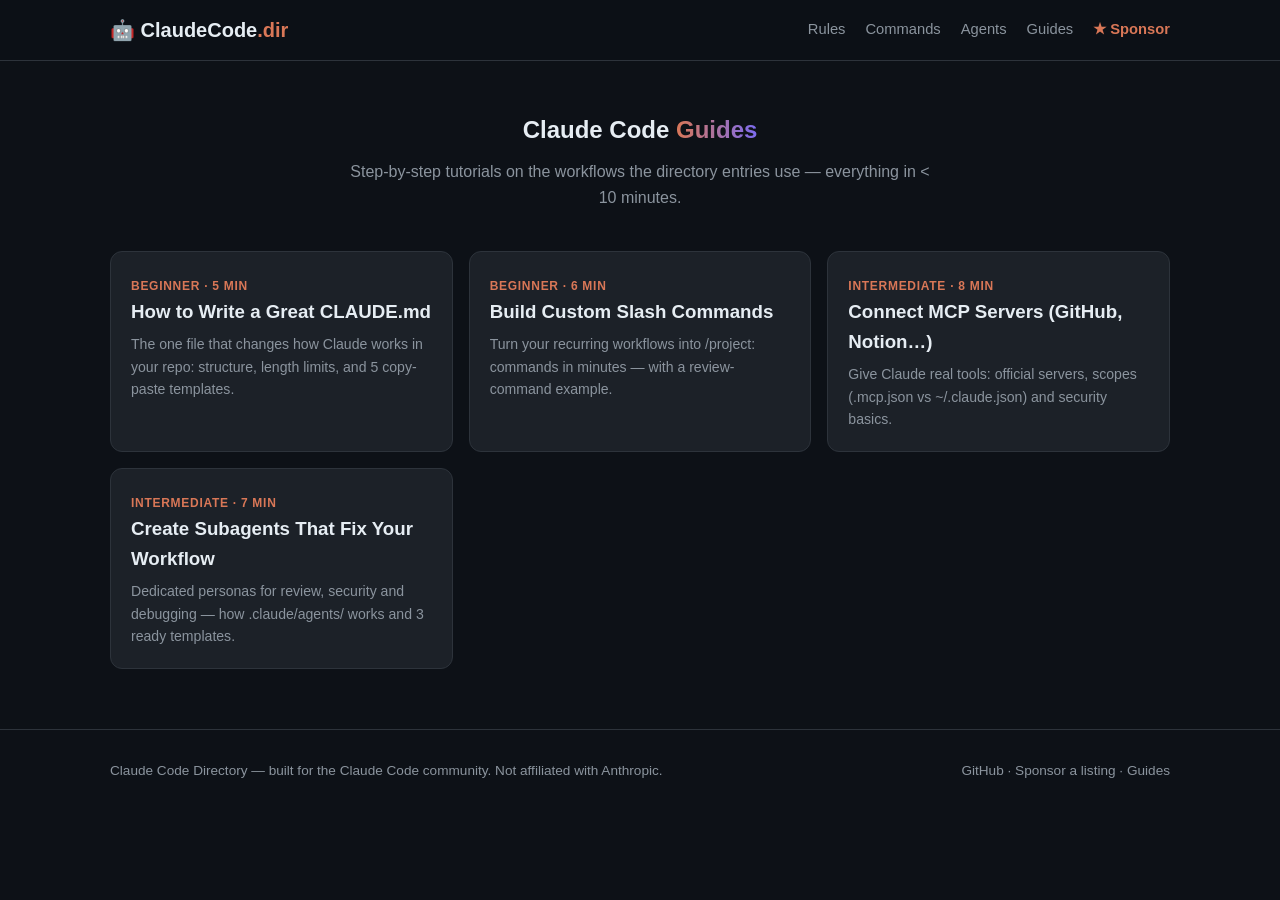
==== guides/index.html @ 7c9779c7 "Launch Claude Code Directory: 56 entries, search, guides, sponsor page" ====
<!DOCTYPE html>
<html lang="en">
<head>
  <meta charset="UTF-8">
  <meta name="viewport" content="width=device-width, initial-scale=1.0">
  <title>Guides — Claude Code Rules, MCP & Workflow Tutorials</title>
  <meta name="description" content="Practical guides for Claude Code: writing CLAUDE.md, building custom commands, creating subagents and connecting MCP servers.">
  <link rel="icon" href="data:image/svg+xml,<svg xmlns='http://www.w3.org/2000/svg' viewBox='0 0 100 100'><text y='.9em' font-size='90'>🤖</text></svg>">
  <link rel="stylesheet" href="../css/style.css">
  <style>
    .guides-hero { padding: 50px 0 10px; text-align: center; }
    .guides-grid { display: grid; grid-template-columns: repeat(auto-fill, minmax(320px, 1fr)); gap: 16px; padding: 30px 0 60px; }
    .guide-card { background: var(--bg-card); border: 1px solid var(--border); border-radius: 12px; padding: 20px; text-decoration: none; color: var(--text); display: block; transition: transform .15s, border-color .15s; }
    .guide-card:hover { transform: translateY(-2px); border-color: var(--text-dim); }
    .guide-card h3 { margin-bottom: 6px; }
    .guide-card p { color: var(--text-dim); font-size: .88rem; }
    .guide-card .tag { color: var(--accent); font-size: .75rem; font-weight: 600; text-transform: uppercase; letter-spacing: .06em; }
  </style>
</head>
<body>
  <header class="site-header">
    <div class="container header-inner">
      <a href="../index.html" class="logo">🤖 ClaudeCode<span class="logo-accent">.dir</span></a>
      <nav class="main-nav">
        <a href="../index.html">Rules</a>
        <a href="../index.html#commands">Commands</a>
        <a href="../index.html#agents">Agents</a>
        <a href="index.html">Guides</a>
        <a href="../sponsor.html" class="nav-cta">★ Sponsor</a>
      </nav>
    </div>
  </header>

  <section class="guides-hero container">
    <h1>Claude Code <span class="gradient">Guides</span></h1>
    <p style="color:var(--text-dim);max-width:600px;margin:10px auto 0">Step-by-step tutorials on the workflows the directory entries use — everything in < 10 minutes.</p>
  </section>

  <section class="container">
    <div class="guides-grid">
      <a class="guide-card" href="write-claude-md.html">
        <span class="tag">Beginner · 5 min</span>
        <h3>How to Write a Great CLAUDE.md</h3>
        <p>The one file that changes how Claude works in your repo: structure, length limits, and 5 copy-paste templates.</p>
      </a>
      <a class="guide-card" href="custom-commands.html">
        <span class="tag">Beginner · 6 min</span>
        <h3>Build Custom Slash Commands</h3>
        <p>Turn your recurring workflows into /project: commands in minutes — with a review-command example.</p>
      </a>
      <a class="guide-card" href="mcp-servers.html">
        <span class="tag">Intermediate · 8 min</span>
        <h3>Connect MCP Servers (GitHub, Notion…)</h3>
        <p>Give Claude real tools: official servers, scopes (.mcp.json vs ~/.claude.json) and security basics.</p>
      </a>
      <a class="guide-card" href="subagents.html">
        <span class="tag">Intermediate · 7 min</span>
        <h3>Create Subagents That Fix Your Workflow</h3>
        <p>Dedicated personas for review, security and debugging — how .claude/agents/ works and 3 ready templates.</p>
      </a>
    </div>
  </section>

  <footer class="site-footer">
    <div class="container footer-inner">
      <p>Claude Code Directory — built for the Claude Code community. Not affiliated with Anthropic.</p>
      <p><a href="https://github.com" target="_blank">GitHub</a> · <a href="../sponsor.html">Sponsor a listing</a> · <a href="index.html">Guides</a></p>
    </div>
  </footer>
</body>
</html>
---- css/style.css ----
:root {
  --bg: #0d1117;
  --bg-soft: #161b22;
  --bg-card: #1c2128;
  --border: #2d333b;
  --text: #e6edf3;
  --text-dim: #8b949e;
  --accent: #d97757;
  --accent-2: #7c6cf0;
  --green: #3fb950;
  --yellow: #d29922;
  --radius: 10px;
}

* { margin: 0; padding: 0; box-sizing: border-box; }

body {
  font-family: -apple-system, BlinkMacSystemFont, "Segoe UI", Roboto, "Helvetica Neue", Arial, sans-serif;
  background: var(--bg);
  color: var(--text);
  line-height: 1.6;
}

.container { max-width: 1100px; margin: 0 auto; padding: 0 20px; }

/* Header */
.site-header { border-bottom: 1px solid var(--border); background: rgba(13,17,23,.9); position: sticky; top: 0; z-index: 50; backdrop-filter: blur(8px); }
.header-inner { display: flex; align-items: center; justify-content: space-between; padding: 14px 20px; }
.logo { font-size: 1.25rem; font-weight: 700; text-decoration: none; color: var(--text); }
.logo-accent { color: var(--accent); }
.main-nav { display: flex; gap: 20px; align-items: center; }
.main-nav a { color: var(--text-dim); text-decoration: none; font-size: .92rem; transition: color .2s; }
.main-nav a:hover { color: var(--text); }
.nav-cta { color: var(--accent) !important; font-weight: 600; }

/* Hero */
.hero { padding: 60px 0 40px; text-align: center; background: radial-gradient(ellipse at top, rgba(124,108,240,.12), transparent 60%); }
.hero h1 { font-size: clamp(2rem, 5vw, 3.2rem); font-weight: 800; letter-spacing: -.02em; margin-bottom: 12px; }
.gradient { background: linear-gradient(90deg, var(--accent), var(--accent-2)); -webkit-background-clip: text; background-clip: text; color: transparent; }
.hero-sub { color: var(--text-dim); max-width: 640px; margin: 0 auto 28px; font-size: 1.05rem; }

.search-box { max-width: 620px; margin: 0 auto; }
.search-box input {
  width: 100%; padding: 14px 18px; font-size: 1rem; border-radius: var(--radius);
  border: 1px solid var(--border); background: var(--bg-soft); color: var(--text); outline: none;
}
.search-box input:focus { border-color: var(--accent); box-shadow: 0 0 0 3px rgba(217,119,87,.15); }

.hero-stats { display: flex; justify-content: center; gap: 40px; margin-top: 30px; }
.stat { display: flex; flex-direction: column; }
.stat-num { font-size: 1.4rem; font-weight: 700; color: var(--accent); }
.stat-label { color: var(--text-dim); font-size: .85rem; }

/* Filters */
.filters { display: flex; gap: 10px; flex-wrap: wrap; margin: 30px 0 20px; }
.filter-btn {
  padding: 8px 16px; border-radius: 20px; border: 1px solid var(--border); background: var(--bg-soft);
  color: var(--text-dim); cursor: pointer; font-size: .9rem; transition: all .2s;
}
.filter-btn:hover { color: var(--text); border-color: var(--text-dim); }
.filter-btn.active { background: var(--accent); border-color: var(--accent); color: #fff; }

/* Featured strip */
.featured-strip { display: flex; gap: 12px; overflow-x: auto; padding-bottom: 10px; margin-bottom: 24px; }
.featured-card {
  min-width: 260px; padding: 14px; border-radius: var(--radius); border: 1px solid var(--yellow);
  background: linear-gradient(135deg, rgba(210,153,34,.08), transparent); cursor: pointer;
}
.featured-card .f-tag { color: var(--yellow); font-size: .72rem; font-weight: 700; text-transform: uppercase; letter-spacing: .08em; }
.featured-card h3 { font-size: .95rem; margin: 4px 0; }

/* Grid */
.grid { display: grid; grid-template-columns: repeat(auto-fill, minmax(320px, 1fr)); gap: 16px; padding-bottom: 60px; }
.card {
  background: var(--bg-card); border: 1px solid var(--border); border-radius: var(--radius);
  padding: 18px; cursor: pointer; transition: transform .15s, border-color .15s;
}
.card:hover { transform: translateY(-2px); border-color: var(--text-dim); }
.card-top { display: flex; justify-content: space-between; align-items: center; margin-bottom: 8px; }
.badge {
  font-size: .7rem; font-weight: 600; padding: 3px 9px; border-radius: 20px; text-transform: uppercase; letter-spacing: .06em;
}
.badge.claude-md { background: rgba(124,108,240,.15); color: #b9aef5; }
.badge.command { background: rgba(217,119,87,.15); color: var(--accent); }
.badge.agent { background: rgba(63,185,80,.15); color: var(--green); }
.badge.mcp { background: rgba(210,153,34,.15); color: var(--yellow); }
.card h3 { font-size: 1rem; margin-bottom: 6px; }
.card p { color: var(--text-dim); font-size: .88rem; display: -webkit-box; -webkit-line-clamp: 3; -webkit-box-orient: vertical; overflow: hidden; }
.card-meta { display: flex; gap: 12px; margin-top: 12px; color: var(--text-dim); font-size: .78rem; }
.card-meta span { display: flex; align-items: center; gap: 4px; }

/* Empty state */
.empty-state { text-align: center; color: var(--text-dim); padding: 40px 0 80px; }

/* Footer */
.site-footer { border-top: 1px solid var(--border); padding: 30px 0; color: var(--text-dim); font-size: .85rem; }
.footer-inner { display: flex; justify-content: space-between; flex-wrap: wrap; gap: 10px; }
.site-footer a { color: var(--text-dim); text-decoration: none; }
.site-footer a:hover { color: var(--text); }

/* Modal */
.modal { position: fixed; inset: 0; z-index: 100; display: flex; align-items: center; justify-content: center; padding: 20px; }
.modal-backdrop { position: absolute; inset: 0; background: rgba(0,0,0,.7); }
.modal-card {
  position: relative; background: var(--bg-card); border: 1px solid var(--border); border-radius: 14px;
  max-width: 680px; width: 100%; max-height: 85vh; overflow-y: auto; padding: 28px;
}
.modal-close { position: absolute; top: 12px; right: 16px; background: none; border: none; color: var(--text-dim); font-size: 1.6rem; cursor: pointer; }
.modal-close:hover { color: var(--text); }
.modal-card h2 { margin-bottom: 10px; }
.modal-card .badge { margin-bottom: 14px; display: inline-block; }
.modal-card .m-desc { color: var(--text-dim); margin-bottom: 18px; }
.m-section { margin-bottom: 18px; }
.m-section h4 { font-size: .8rem; text-transform: uppercase; letter-spacing: .08em; color: var(--text-dim); margin-bottom: 8px; }
.m-code { background: var(--bg); border: 1px solid var(--border); border-radius: 8px; padding: 12px; font-family: "SFMono-Regular", Consolas, monospace; font-size: .82rem; overflow-x: auto; white-space: pre-wrap; }
.copy-btn { margin-top: 8px; padding: 6px 14px; font-size: .8rem; border-radius: 6px; border: 1px solid var(--border); background: var(--bg-soft); color: var(--text); cursor: pointer; }
.copy-btn:hover { border-color: var(--accent); color: var(--accent); }
.m-links { display: flex; gap: 12px; margin-top: 20px; }
.m-links a { padding: 8px 16px; border-radius: 8px; text-decoration: none; font-size: .88rem; }
.btn-primary { background: var(--accent); color: #fff; font-weight: 600; }
.btn-ghost { border: 1px solid var(--border); color: var(--text); }

@media (max-width: 640px) {
  .main-nav { gap: 12px; }
  .main-nav a { font-size: .8rem; }
  .hero { padding: 40px 0 30px; }
  .hero-stats { gap: 24px; }
}
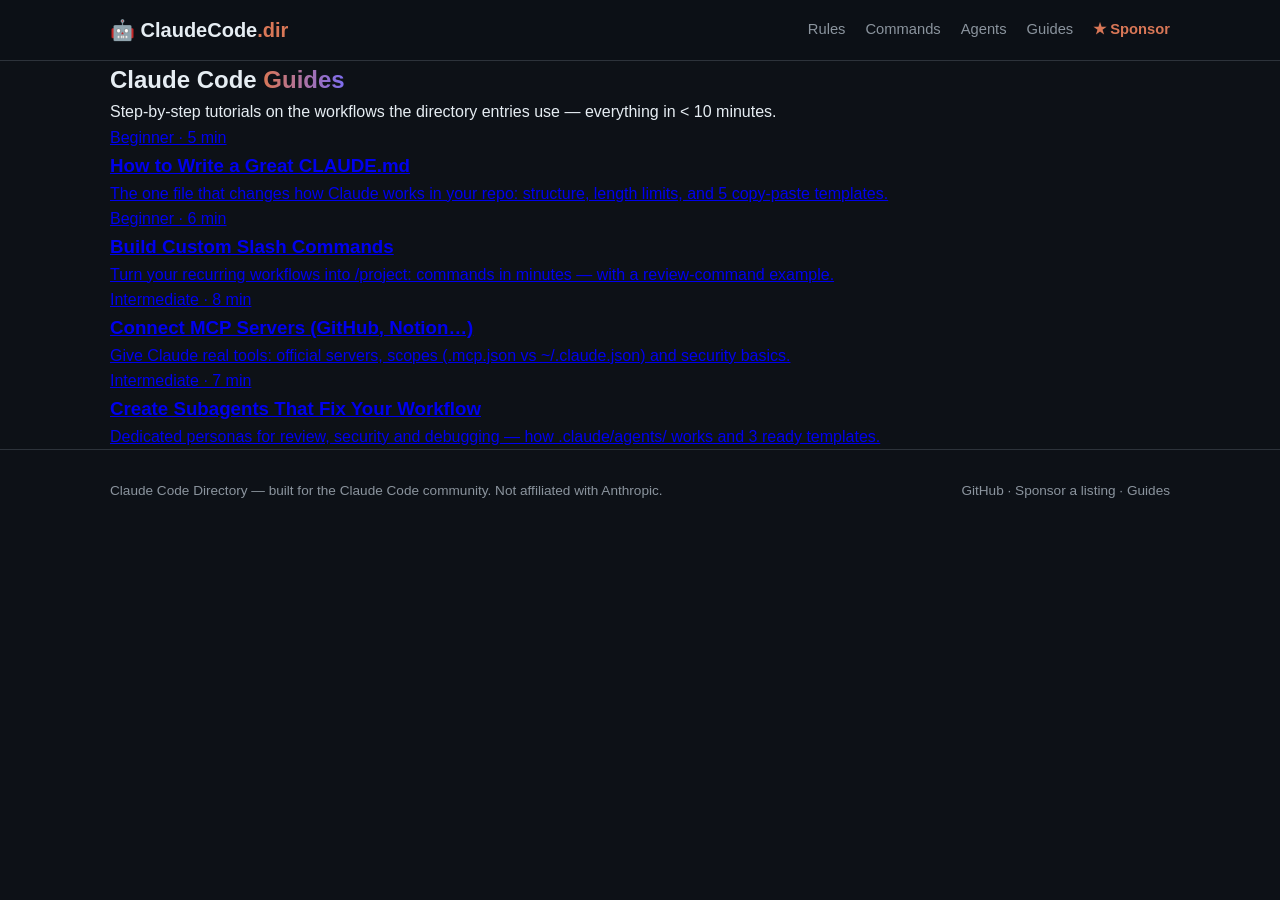
==== commit 620c886c: "Fix logo 404 link, Enter-to-search, add CSP headers, 404 page, robots.txt" ====
--- a/guides/index.html
+++ b/guides/index.html
@@ -3,6 +3,8 @@
 <head>
   <meta charset="UTF-8">
   <meta name="viewport" content="width=device-width, initial-scale=1.0">
+  <meta http-equiv="Content-Security-Policy" content="default-src 'self'; script-src 'self'; style-src 'self'; img-src 'self' data:; connect-src 'self'; base-uri 'self'; form-action https://buttondown.com; object-src 'none'; frame-ancestors 'none'">
+  <meta name="referrer" content="strict-origin-when-cross-origin">
   <title>Guides — Claude Code Rules, MCP & Workflow Tutorials</title>
   <meta name="description" content="Practical guides for Claude Code: writing CLAUDE.md, building custom commands, creating subagents and connecting MCP servers.">
   <link rel="icon" href="data:image/svg+xml,<svg xmlns='http://www.w3.org/2000/svg' viewBox='0 0 100 100'><text y='.9em' font-size='90'>🤖</text></svg>">
--- a/css/style.css
+++ b/css/style.css
@@ -13,6 +13,8 @@
 }
 
 * { margin: 0; padding: 0; box-sizing: border-box; }
+
+[hidden] { display: none !important; }
 
 body {
   font-family: -apple-system, BlinkMacSystemFont, "Segoe UI", Roboto, "Helvetica Neue", Arial, sans-serif;
@@ -99,7 +101,8 @@
 .site-footer a:hover { color: var(--text); }
 
 /* Modal */
-.modal { position: fixed; inset: 0; z-index: 100; display: flex; align-items: center; justify-content: center; padding: 20px; }
+.modal { display: none; position: fixed; inset: 0; z-index: 100; align-items: center; justify-content: center; padding: 20px; }
+.modal.open { display: flex; }
 .modal-backdrop { position: absolute; inset: 0; background: rgba(0,0,0,.7); }
 .modal-card {
   position: relative; background: var(--bg-card); border: 1px solid var(--border); border-radius: 14px;
@@ -120,6 +123,35 @@
 .btn-primary { background: var(--accent); color: #fff; font-weight: 600; }
 .btn-ghost { border: 1px solid var(--border); color: var(--text); }
 
+/* Recommended tools */
+.rec-title { margin: 10px 0 16px; font-size: 1.2rem; }
+.rec-grid { display: grid; grid-template-columns: repeat(auto-fill, minmax(240px, 1fr)); gap: 14px; margin-bottom: 50px; }
+.rec-card { background: var(--bg-card); border: 1px solid var(--border); border-radius: 10px; padding: 16px; }
+.rec-card h3 { font-size: .95rem; margin-bottom: 4px; }
+.rec-card p { color: var(--text-dim); font-size: .82rem; margin-bottom: 10px; }
+.rec-card a { color: var(--accent); font-size: .85rem; font-weight: 600; text-decoration: none; }
+
+/* Newsletter */
+.newsletter { background: var(--bg-soft); border-top: 1px solid var(--border); padding: 50px 0; text-align: center; }
+.newsletter h2 { font-size: 1.5rem; margin-bottom: 8px; }
+.newsletter p { color: var(--text-dim); max-width: 520px; margin: 0 auto 20px; }
+#newsletterForm { display: flex; gap: 10px; max-width: 480px; margin: 0 auto; }
+#newsletterForm input {
+  flex: 1; padding: 12px 16px; border-radius: 8px; border: 1px solid var(--border);
+  background: var(--bg); color: var(--text); font-size: .95rem; outline: none;
+}
+#newsletterForm input:focus { border-color: var(--accent); }
+#newsletterForm button {
+  padding: 12px 20px; border-radius: 8px; border: none; background: var(--accent);
+  color: #fff; font-weight: 700; cursor: pointer; font-size: .95rem;
+}
+#newsletterForm button:hover { opacity: .9; }
+.newsletter-note { font-size: .8rem; margin-top: 12px !important; color: var(--text-dim); }
+
+@media (max-width: 640px) {
+  #newsletterForm { flex-direction: column; }
+}
+
 @media (max-width: 640px) {
   .main-nav { gap: 12px; }
   .main-nav a { font-size: .8rem; }
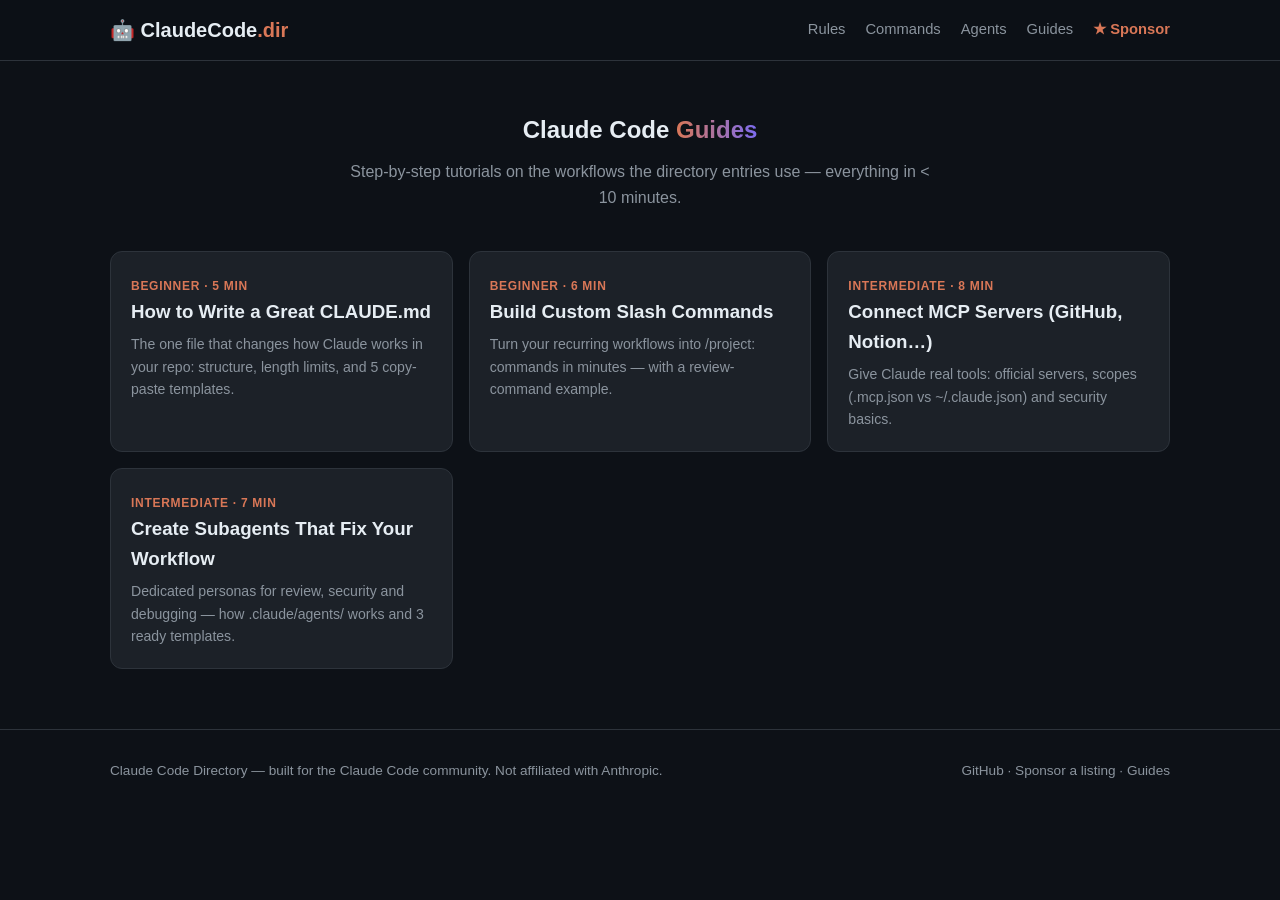
==== commit 8fbd041b: "Allow inline styles in CSP (static site, no user input)" ====
--- a/guides/index.html
+++ b/guides/index.html
@@ -3,7 +3,7 @@
 <head>
   <meta charset="UTF-8">
   <meta name="viewport" content="width=device-width, initial-scale=1.0">
-  <meta http-equiv="Content-Security-Policy" content="default-src 'self'; script-src 'self'; style-src 'self'; img-src 'self' data:; connect-src 'self'; base-uri 'self'; form-action https://buttondown.com; object-src 'none'; frame-ancestors 'none'">
+  <meta http-equiv="Content-Security-Policy" content="default-src 'self'; script-src 'self'; style-src 'self' 'unsafe-inline'; img-src 'self' data:; connect-src 'self'; base-uri 'self'; form-action https://buttondown.com; object-src 'none'; frame-ancestors 'none'">
   <meta name="referrer" content="strict-origin-when-cross-origin">
   <title>Guides — Claude Code Rules, MCP & Workflow Tutorials</title>
   <meta name="description" content="Practical guides for Claude Code: writing CLAUDE.md, building custom commands, creating subagents and connecting MCP servers.">
